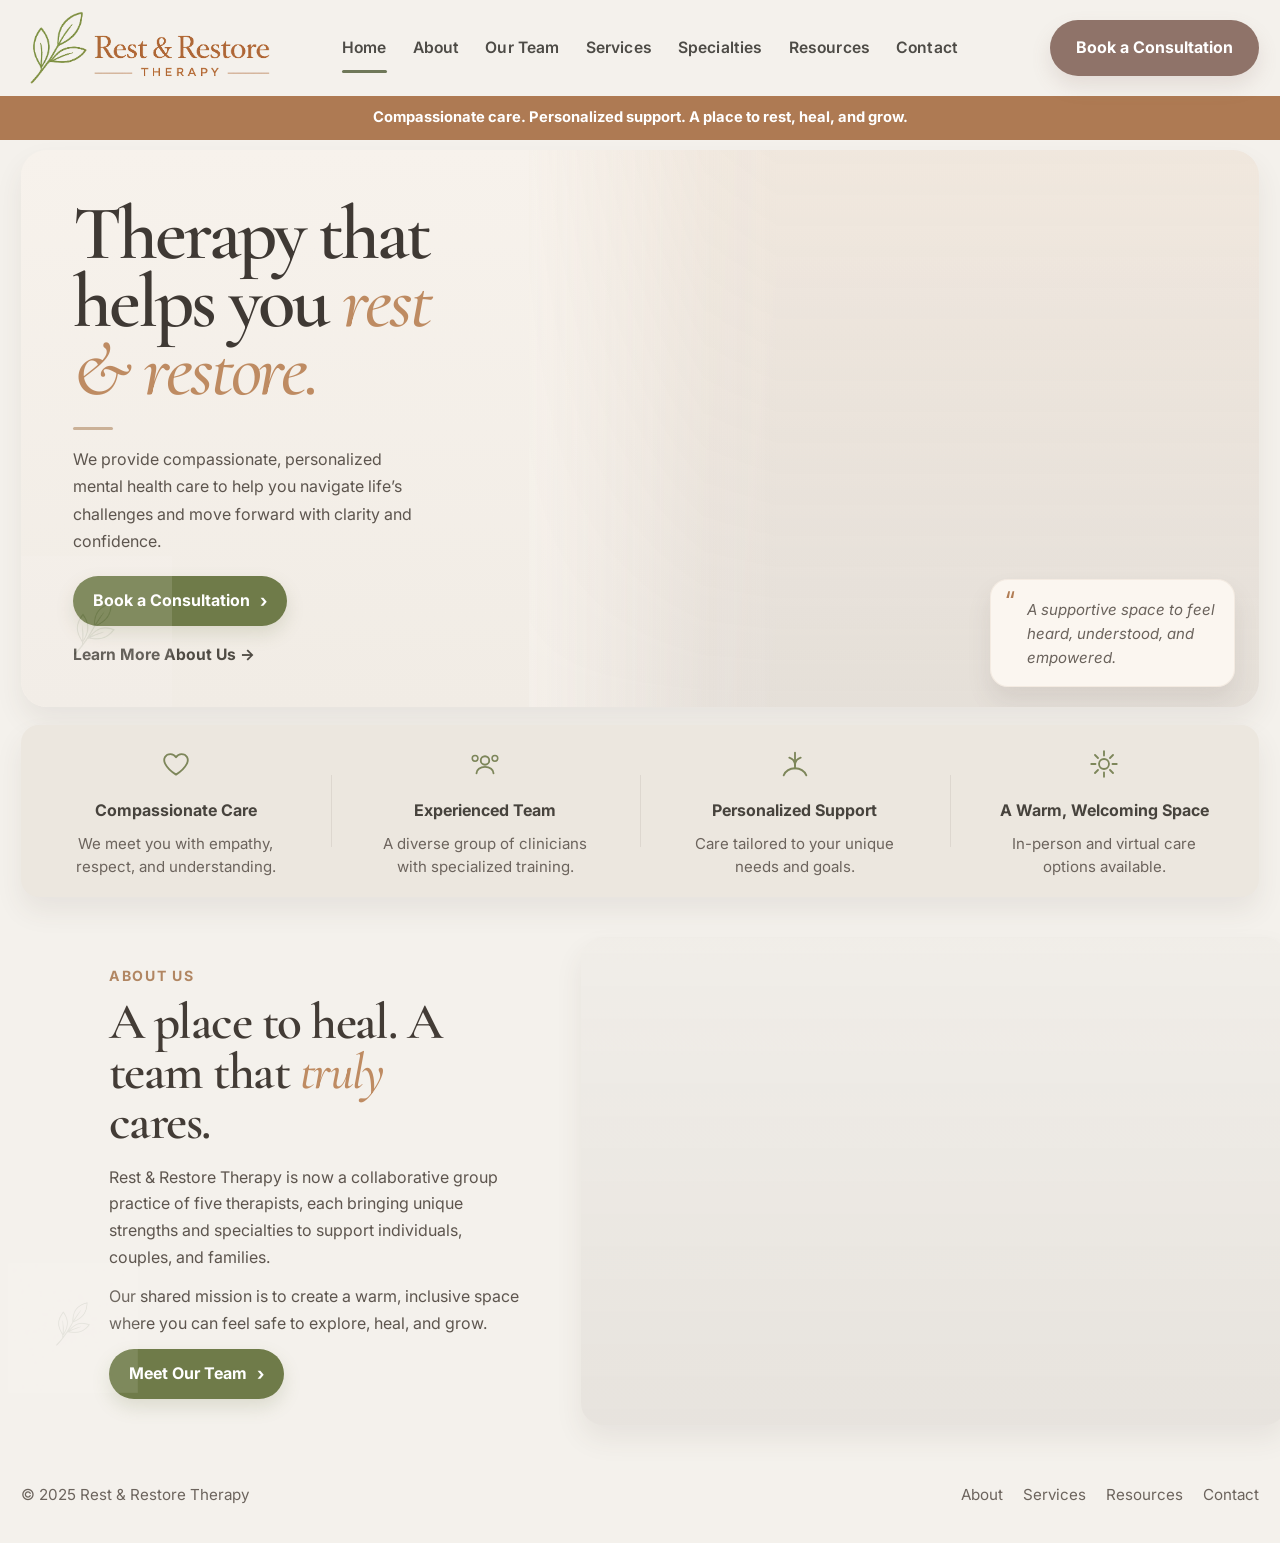
==== index.html @ c0f71db3 "Add files via upload" ====
<!DOCTYPE html>
<html lang="en">
<head>
  <meta charset="UTF-8" />
  <meta name="viewport" content="width=device-width, initial-scale=1.0" />
  <title>Home | Rest & Restore Therapy</title>
  <link rel="preconnect" href="https://fonts.googleapis.com">
  <link rel="preconnect" href="https://fonts.gstatic.com" crossorigin>
  <link href="https://fonts.googleapis.com/css2?family=Cormorant+Garamond:wght@500;600;700&family=Inter:wght@400;500;600;700&display=swap" rel="stylesheet">
  <link rel="stylesheet" href="styles.css">
  <link rel="icon" type="image/png" href="favicon-leaf.png">
</head>
<body>
<header class="site-header">
  <div class="container nav">
    <a href="index.html" class="brand" aria-label="Rest &amp; Restore Therapy home">
      <img class="brand-logo" src="logo-horizontal.png" alt="Rest & Restore Therapy logo">
    </a>
    <nav class="nav-links" aria-label="Primary">
      <a class="active" href="index.html">Home</a>
      <a href="about.html">About</a>
      <a href="team.html">Our Team</a>
      <a href="services.html">Services</a>
      <a href="specialties.html">Specialties</a>
      <a href="resources.html">Resources</a>
      <a href="contact.html">Contact</a>
    </nav>
    <a class="consult-btn" href="contact.html">Book a Consultation</a>
  </div>
</header>

<div class="top-strip">Compassionate care. Personalized support. A place to rest, heal, and grow.</div>

<main>
  <section class="hero-wrap">
    <div class="container">
      <div class="hero-card">
        <div class="hero-left">
          <h1 class="hero-title">Therapy that helps you <span class="accent">rest &amp; restore.</span></h1>
          <div class="mini-line"></div>
          <p class="hero-copy">We provide compassionate, personalized mental health care to help you navigate life’s challenges and move forward with clarity and confidence.</p>
          <div class="cta-row">
            <a class="primary-btn" href="contact.html">Book a Consultation</a>
            <a class="ghost-link" href="about.html">Learn More About Us</a>
          </div>
        </div>
        <div class="hero-right" aria-label="Warm therapy office image">
          <div class="hero-quote"><span>A supportive space to feel heard, understood, and empowered.</span></div>
        </div>
      </div>

      <div class="features">
        <div class="feature">
          <svg class="feature-icon" viewBox="0 0 48 48" fill="none" xmlns="http://www.w3.org/2000/svg" aria-hidden="true">
            <path d="M24 39s-11-6.9-15.2-15.2C5 16.5 9.3 10 16.3 10c3.7 0 6.1 2 7.7 4.5C25.6 12 28 10 31.7 10 38.7 10 43 16.5 39.2 23.8 35 32.1 24 39 24 39Z" stroke="currentColor" stroke-width="2.6" stroke-linecap="round" stroke-linejoin="round"/>
          </svg>
          <h3>Compassionate Care</h3>
          <p>We meet you with empathy, respect, and understanding.</p>
        </div>
        <div class="feature">
          <svg class="feature-icon" viewBox="0 0 48 48" fill="none" xmlns="http://www.w3.org/2000/svg" aria-hidden="true">
            <path d="M24 25a6 6 0 1 0 0-12 6 6 0 0 0 0 12Z" stroke="currentColor" stroke-width="2.6" stroke-linecap="round"/>
            <path d="M12 37c0-5 5-9 12-9s12 4 12 9" stroke="currentColor" stroke-width="2.6" stroke-linecap="round"/>
            <path d="M10 20a4 4 0 1 0 0-8 4 4 0 0 0 0 8Z" stroke="currentColor" stroke-width="2.2" stroke-linecap="round"/>
            <path d="M38 20a4 4 0 1 0 0-8 4 4 0 0 0 0 8Z" stroke="currentColor" stroke-width="2.2" stroke-linecap="round"/>
          </svg>
          <h3>Experienced Team</h3>
          <p>A diverse group of clinicians with specialized training.</p>
        </div>
        <div class="feature">
          <svg class="feature-icon" viewBox="0 0 48 48" fill="none" xmlns="http://www.w3.org/2000/svg" aria-hidden="true">
            <path d="M24 8v22" stroke="currentColor" stroke-width="2.6" stroke-linecap="round"/>
            <path d="M24 30c-7.5 0-13 3.4-16 10" stroke="currentColor" stroke-width="2.6" stroke-linecap="round"/>
            <path d="M24 30c7.5 0 13 3.4 16 10" stroke="currentColor" stroke-width="2.6" stroke-linecap="round"/>
            <path d="M16 15c4.5 1.5 8 5.5 8 11" stroke="currentColor" stroke-width="2.6" stroke-linecap="round"/>
            <path d="M32 15c-4.5 1.5-8 5.5-8 11" stroke="currentColor" stroke-width="2.6" stroke-linecap="round"/>
          </svg>
          <h3>Personalized Support</h3>
          <p>Care tailored to your unique needs and goals.</p>
        </div>
        <div class="feature">
          <svg class="feature-icon" viewBox="0 0 48 48" fill="none" xmlns="http://www.w3.org/2000/svg" aria-hidden="true">
            <circle cx="24" cy="24" r="7" stroke="currentColor" stroke-width="2.6"/>
            <path d="M24 6v6M24 36v6M42 24h-6M12 24H6M36.7 11.3l-4.2 4.2M15.5 32.5l-4.2 4.2M36.7 36.7l-4.2-4.2M15.5 15.5l-4.2-4.2" stroke="currentColor" stroke-width="2.6" stroke-linecap="round"/>
          </svg>
          <h3>A Warm, Welcoming Space</h3>
          <p>In-person and virtual care options available.</p>
        </div>
      </div>
    </div>
  </section>

  <section class="about-section">
    <div class="container about-grid">
      <div class="about-left">
        <div>
          <div class="eyebrow">About Us</div>
          <h2 class="about-title">A place to heal. A team that <span class="accent">truly</span> cares.</h2>
          <p class="about-copy">Rest &amp; Restore Therapy is now a collaborative group practice of five therapists, each bringing unique strengths and specialties to support individuals, couples, and families.</p>
          <p class="about-copy">Our shared mission is to create a warm, inclusive space where you can feel safe to explore, heal, and grow.</p>
          <a class="olive-btn" href="team.html">Meet Our Team</a>
        </div>
      </div>
      <div class="about-image" aria-label="Therapy team image"></div>
    </div>
  </section>
</main>

<footer class="footer">
  <div class="container footer-inner">
    <div>© 2025 Rest &amp; Restore Therapy</div>
    <div class="footer-nav">
      <a href="about.html">About</a>
      <a href="services.html">Services</a>
      <a href="resources.html">Resources</a>
      <a href="contact.html">Contact</a>
    </div>
  </div>
</footer>
</body>
</html>
---- styles.css ----
:root{
  --bg:#f4f1ec;
  --panel:#f7f2ec;
  --panel-2:#ebe6df;
  --white:#ffffff;
  --olive:#6f7b49;
  --olive-dark:#616c3f;
  --brown:#b07b52;
  --brown-dark:#986a45;
  --ink:#423a34;
  --muted:#635a53;
  --line:rgba(90,82,71,.10);
  --shadow:0 14px 28px rgba(74,64,55,.08);
  --max:1280px;
}
*{box-sizing:border-box}
html{scroll-behavior:smooth}
body{margin:0;font-family:Inter,sans-serif;background:var(--bg);color:var(--ink);line-height:1.6}
a{text-decoration:none;color:inherit}
img{max-width:100%;display:block}
.container{width:min(calc(100% - 42px),var(--max));margin:0 auto}

.site-header{background:var(--bg);position:sticky;top:0;z-index:100}
.nav{
  min-height:96px;
  display:grid;
  grid-template-columns:270px 1fr 250px;
  align-items:center;
  gap:18px;
}
.brand{display:flex;align-items:center}
.brand-logo{height:78px;width:auto;display:block}
.nav-links{
  display:flex;justify-content:center;align-items:center;gap:30px;
  font-size:.98rem;font-weight:600;color:#4d4b46;flex-wrap:wrap
}
.nav-links a{position:relative;padding:4px 0}
.nav-links a.active::after{
  content:"";position:absolute;left:0;right:0;bottom:-8px;height:3px;border-radius:3px;background:#6f7859
}
.consult-btn{
  justify-self:end;display:inline-flex;align-items:center;justify-content:center;
  min-height:58px;padding:0 28px;border-radius:999px;background:#8f7369;color:#fff;
  font-weight:700;box-shadow:0 10px 20px rgba(143,115,105,.16);transition:.18s ease transform,.18s ease background
}
.consult-btn:hover{transform:translateY(-1px);background:#7e645b}

.top-strip{
  background:#ae7a53;color:#fff;text-align:center;font-size:.92rem;font-weight:700;padding:10px 12px
}

.hero-wrap{padding:10px 0 18px}
.hero-card{
  background:#f6f1eb;border-radius:26px;overflow:hidden;box-shadow:var(--shadow);
  display:grid;grid-template-columns:41% 59%;min-height:505px
}
.hero-left{
  position:relative;padding:50px 46px 38px 50px;
  background:linear-gradient(180deg,#f7f2ec 0%, #f1ece5 100%);
  display:flex;flex-direction:column;justify-content:center
}
.hero-left::after{
  content:"";position:absolute;left:-4px;bottom:-4px;width:155px;height:155px;
  background:url('favicon-leaf.png') no-repeat center/contain;opacity:.13;pointer-events:none
}
.hero-title{
  margin:0 0 8px;font-family:"Cormorant Garamond",serif;font-size:clamp(4.1rem,6vw,5.5rem);
  line-height:.89;letter-spacing:-.04em;color:#3f3934;font-weight:600;max-width:380px
}
.hero-title .accent{color:#be8b62;font-style:italic;font-weight:500}
.mini-line{width:40px;height:3px;border-radius:3px;background:#cbb197;margin:14px 0 16px}
.hero-copy{
  max-width:350px;margin:0 0 20px;color:#5d554e;font-size:1rem;line-height:1.72
}
.cta-row{display:flex;flex-wrap:wrap;align-items:center;gap:18px}
.primary-btn,.olive-btn{
  display:inline-flex;align-items:center;justify-content:center;min-height:52px;padding:0 22px;
  border-radius:999px;background:var(--olive);color:#fff;font-weight:700;
  box-shadow:0 8px 18px rgba(111,123,73,.18);transition:.18s ease transform,.18s ease background
}
.primary-btn:hover,.olive-btn:hover{background:var(--olive-dark);transform:translateY(-1px)}
.primary-btn::after,.olive-btn::after{content:"›";margin-left:10px;font-size:1.1rem}
.ghost-link{font-weight:700;color:#4f4b44}
.ghost-link::after{content:" →"}

.hero-right{
  position:relative;
  background:
    linear-gradient(90deg, rgba(246,241,235,.82) 0%, rgba(246,241,235,.42) 14%, rgba(246,241,235,.10) 24%, rgba(246,241,235,0) 34%),
    linear-gradient(180deg, rgba(173,127,82,.10), rgba(80,66,55,.10)),
    url('hero-photo.png') 58% center/cover;
  filter:saturate(.94) brightness(1.01);
}
.hero-right::before{
  content:"";
  position:absolute;
  inset:0;
  background:linear-gradient(180deg, rgba(255,248,240,.08), rgba(255,248,240,0));
  pointer-events:none;
}

.hero-quote{
  position:absolute;right:22px;bottom:18px;width:245px;background:rgba(250,245,239,.96);
  border-radius:18px;padding:18px 18px 16px;box-shadow:0 14px 24px rgba(79,69,63,.10);
  color:#6a625b;font-style:italic;font-size:.94rem;border:1px solid rgba(177,134,98,.10)
}
.hero-quote::before{
  content:"“";position:absolute;left:14px;top:8px;color:#b27b51;font-size:1.7rem;line-height:1;font-style:normal
}
.hero-quote span{display:block;padding-left:18px}

.features{
  display:grid;grid-template-columns:repeat(4,1fr);background:#ece7df;border-radius:18px;
  margin-top:16px;box-shadow:var(--shadow);overflow:hidden
}
.feature{text-align:center;padding:24px 18px 18px;position:relative}
.feature + .feature::before{
  content:"";position:absolute;left:0;top:50%;transform:translateY(-50%);
  width:1px;height:72px;background:rgba(90,82,71,.10)
}
.feature-icon{width:34px;height:34px;margin:0 auto 10px;color:#7d865a}
.feature h3{margin:0 0 8px;font-size:1rem;color:#47433d}
.feature p{margin:0 auto;max-width:220px;color:#6c645d;font-size:.94rem;line-height:1.55}

.about-section{padding:22px 0 30px}
.about-grid{display:grid;grid-template-columns:43% 57%;gap:28px;align-items:stretch}
.about-left{
  position:relative;padding:28px 16px 24px 92px;min-height:330px;display:flex;align-items:center
}
.about-left::before{
  content:"";position:absolute;left:-2px;bottom:0;width:108px;height:194px;
  background:url('favicon-leaf.png') no-repeat center/contain;opacity:.11;transform:scale(1.2);pointer-events:none
}
.eyebrow{
  color:#b18662;font-size:.88rem;font-weight:700;letter-spacing:.12em;text-transform:uppercase;margin-bottom:10px
}
.about-title{
  margin:0 0 16px;font-family:"Cormorant Garamond",serif;font-size:clamp(3rem,4vw,4rem);
  line-height:.98;letter-spacing:-.03em;color:#433c36;max-width:370px;font-weight:600
}
.about-title .accent{color:#be8b62;font-style:italic;font-weight:500}
.about-copy{max-width:420px;color:#5d554e;font-size:1rem;line-height:1.68;margin:0 0 12px}
.about-image{
  border-radius:22px;min-height:330px;overflow:hidden;box-shadow:var(--shadow);
  background:
    linear-gradient(180deg, rgba(80,66,55,.02), rgba(80,66,55,.08)),
    url('hero-photo.png') center/cover;
}

.footer{padding:28px 0 36px}
.footer-inner{display:flex;justify-content:space-between;gap:20px;flex-wrap:wrap;color:#6c645d;font-size:.95rem}
.footer-nav{display:flex;gap:20px;flex-wrap:wrap}

.page-hero{padding:30px 0 10px}
.page-panel{background:var(--panel);border-radius:26px;padding:48px 44px;box-shadow:var(--shadow)}
.page-kicker{color:#b18662;font-size:.9rem;font-weight:700;letter-spacing:.12em;text-transform:uppercase;margin-bottom:10px}
.page-title,.section-title{margin:0 0 14px;font-family:"Cormorant Garamond",serif;font-size:clamp(2.8rem,5vw,4.3rem);line-height:.96;letter-spacing:-.04em}
.page-copy{max-width:760px;color:#675f58;font-size:1.05rem}
.section{padding:18px 0 34px}
.content-grid{display:grid;grid-template-columns:1.1fr .9fr;gap:24px}
.card-grid{display:grid;grid-template-columns:repeat(3,1fr);gap:22px}
.card,.content-box{background:var(--panel);border-radius:22px;box-shadow:var(--shadow)}
.card{padding:24px 22px}
.content-box{padding:28px 26px}
.card h3{margin:0 0 10px;font-size:1.12rem}
.card p,.card li,.content-box p,.content-box li{color:#675f58}
.content-box h2,.content-box h3{margin-top:0;font-family:"Cormorant Garamond",serif}
.content-box ul{padding-left:20px}
.team-photo{height:240px;border-radius:18px;margin-bottom:16px;background:linear-gradient(180deg, rgba(80,66,55,.03), rgba(80,66,55,.10)),url('hero-photo.png') center/cover}
.team-photo.linda{background:linear-gradient(180deg, rgba(80,66,55,.03), rgba(80,66,55,.10)),url('hero-photo.png') center/cover}
.team-photo.future{background:linear-gradient(180deg, rgba(80,66,55,.05), rgba(80,66,55,.12)),url('hero-photo.png') center/cover}
.cta-panel{background:#e9e2d8;border-radius:22px;padding:28px 26px;margin-top:24px}
.cta-panel h3{margin-top:0}
.split-list{display:grid;grid-template-columns:repeat(2,1fr);gap:18px}
.notice{font-size:.92rem;color:#675f58}
.label-list{display:flex;flex-wrap:wrap;gap:10px;margin-top:12px}
.label{padding:8px 12px;border-radius:999px;background:#ece1d4;color:#6a5b50;font-size:.9rem;font-weight:600}

@media (max-width:1100px){
  .nav{grid-template-columns:1fr;justify-items:start;padding:20px 0 24px}
  .consult-btn{justify-self:start}
  .hero-card,.about-grid,.content-grid{grid-template-columns:1fr}
  .features,.card-grid{grid-template-columns:repeat(2,1fr)}
}
@media (max-width:700px){
  .container{width:min(calc(100% - 20px), var(--max))}
  .brand-logo{height:64px}
  .nav-links{gap:18px}
  .hero-card{min-height:auto}
  .hero-left{padding:36px 24px 32px}
  .hero-title{font-size:clamp(3.1rem,15vw,4.3rem);max-width:320px}
  .hero-right{min-height:320px}
  .hero-quote{left:16px;right:16px;width:auto}
  .features,.card-grid,.split-list{grid-template-columns:1fr}
  .feature + .feature::before{display:none}
  .about-left{padding:28px 20px 24px 24px;min-height:auto}
  .about-left::before{display:none}
  .page-panel,.content-box,.card{padding:22px 20px}
}


/* FINAL POLISH */
.nav{
  align-items:center;
}

.brand{
  display:flex;
  align-items:center;
  min-height:78px;
}

.brand-logo{
  height:84px;
  width:auto;
  display:block;
}

.nav-links{
  gap:26px;
  letter-spacing:0.01em;
}

.consult-btn{
  min-height:56px;
  padding:0 26px;
}

.hero-card{
  min-height:495px;
}

.hero-left{
  padding:50px 48px 40px 52px;
}

.hero-title{
  max-width:390px;
}

.hero-copy{
  max-width:355px;
}

.cta-row{
  gap:16px;
}

.primary-btn,
.olive-btn{
  min-height:50px;
  padding:0 20px;
}

.ghost-link{
  font-size:.98rem;
}

.hero-quote{
  right:24px;
  bottom:20px;
}

.features{
  margin-top:18px;
}

.feature{
  padding:22px 16px 18px;
}

.about-left{
  padding:28px 18px 26px 88px;
}

.about-title{
  max-width:360px;
}

.about-copy{
  max-width:410px;
}

.about-image{
  background-position:center center;
}

.page-panel{
  padding:46px 42px;
}

.card,
.content-box{
  border:1px solid rgba(90,82,71,.05);
}

@media (max-width:1100px){
  .brand-logo{
    height:74px;
  }
  .nav-links{
    gap:20px;
  }
}

@media (max-width:700px){
  .brand{
    min-height:auto;
  }
  .brand-logo{
    height:60px;
  }
  .consult-btn{
    min-height:52px;
    padding:0 20px;
  }
  .hero-left{
    padding:34px 24px 30px 24px;
  }
  .hero-card{
    min-height:auto;
  }
  .hero-copy{
    max-width:100%;
  }
  .about-left{
    padding:24px 20px 20px 24px;
  }
  .page-panel{
    padding:22px 20px;
  }
}
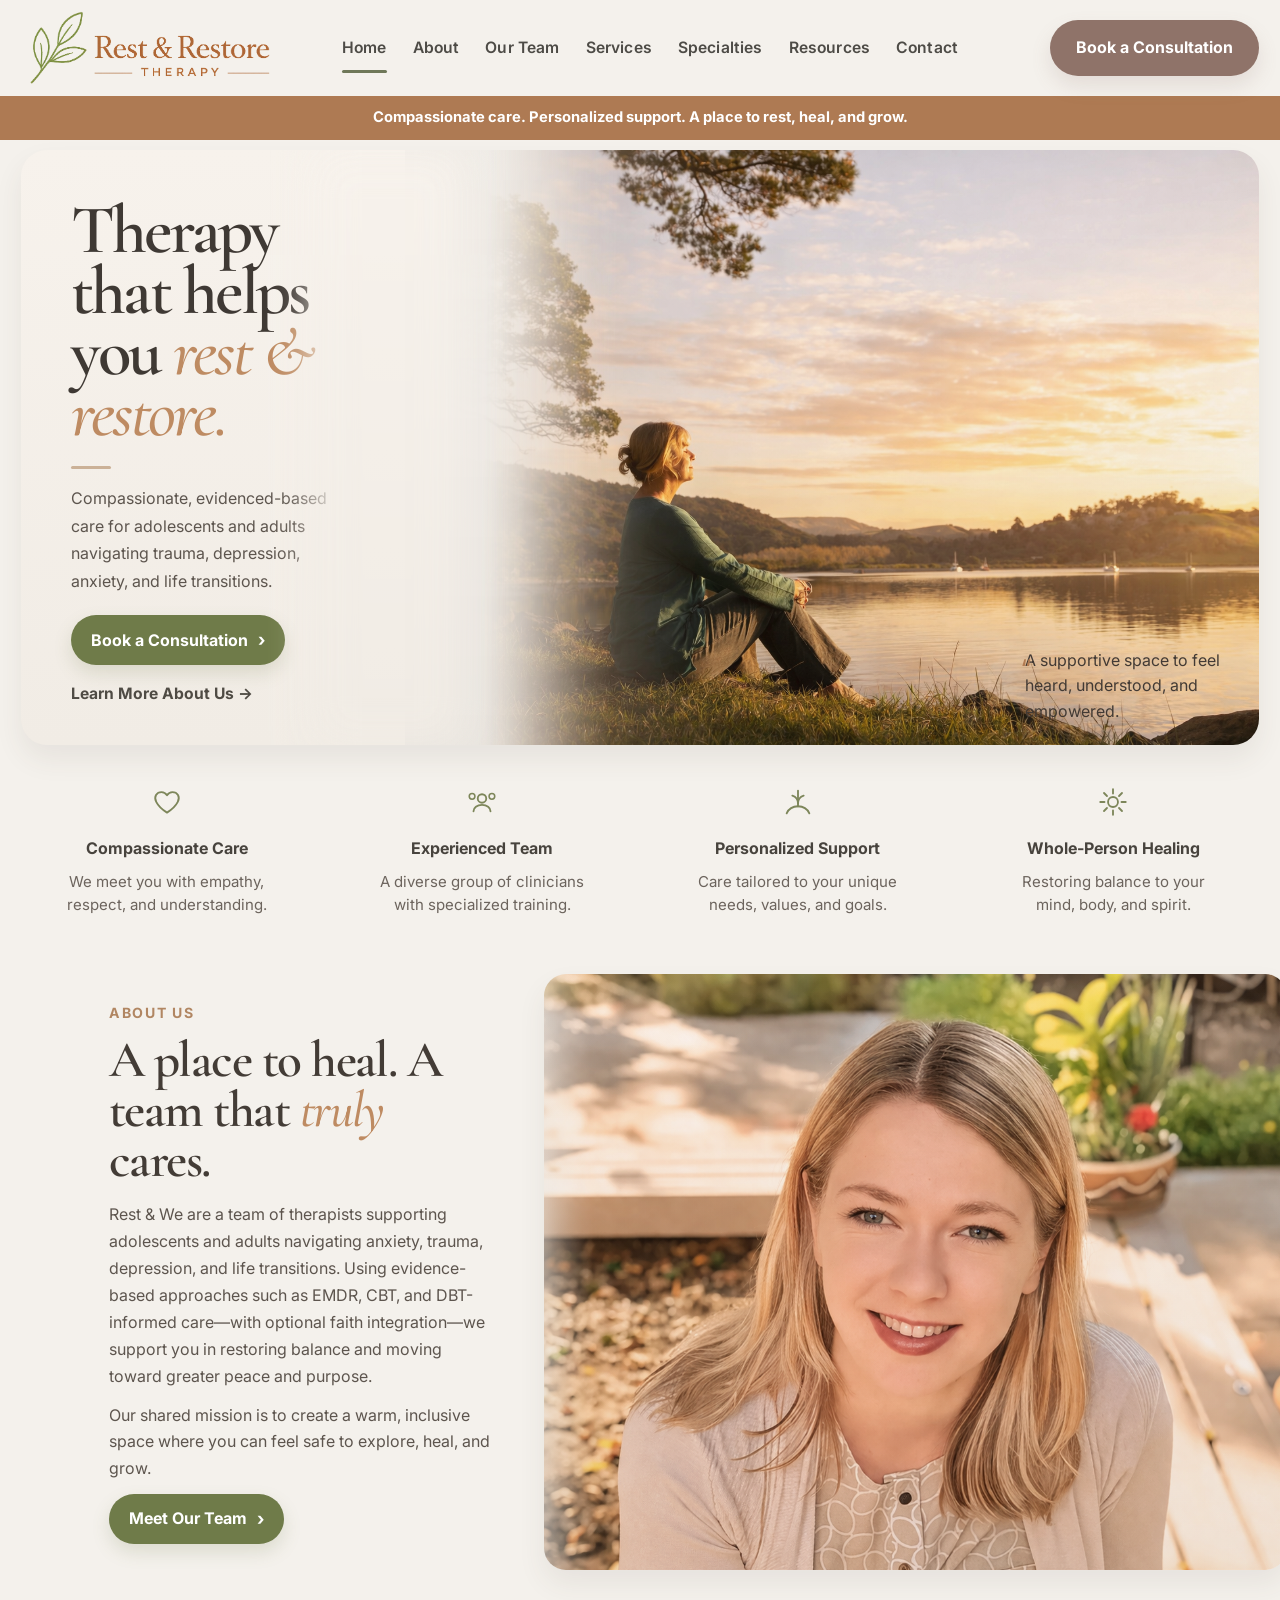
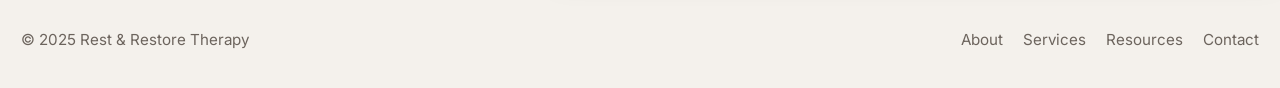
==== commit 7b1f6299: "Update index.html" ====
--- a/index.html
+++ b/index.html
@@ -38,7 +38,7 @@
         <div class="hero-left">
           <h1 class="hero-title">Therapy that helps you <span class="accent">rest &amp; restore.</span></h1>
           <div class="mini-line"></div>
-          <p class="hero-copy">We provide compassionate, personalized mental health care to help you navigate life’s challenges and move forward with clarity and confidence.</p>
+          <p class="hero-copy">Compassionate, evidenced-based care for adolescents and adults navigating trauma, depression, anxiety, and life transitions.</p>
           <div class="cta-row">
             <a class="primary-btn" href="contact.html">Book a Consultation</a>
             <a class="ghost-link" href="about.html">Learn More About Us</a>
@@ -76,15 +76,15 @@
             <path d="M32 15c-4.5 1.5-8 5.5-8 11" stroke="currentColor" stroke-width="2.6" stroke-linecap="round"/>
           </svg>
           <h3>Personalized Support</h3>
-          <p>Care tailored to your unique needs and goals.</p>
+          <p>Care tailored to your unique needs, values, and goals.</p>
         </div>
         <div class="feature">
           <svg class="feature-icon" viewBox="0 0 48 48" fill="none" xmlns="http://www.w3.org/2000/svg" aria-hidden="true">
             <circle cx="24" cy="24" r="7" stroke="currentColor" stroke-width="2.6"/>
             <path d="M24 6v6M24 36v6M42 24h-6M12 24H6M36.7 11.3l-4.2 4.2M15.5 32.5l-4.2 4.2M36.7 36.7l-4.2-4.2M15.5 15.5l-4.2-4.2" stroke="currentColor" stroke-width="2.6" stroke-linecap="round"/>
           </svg>
-          <h3>A Warm, Welcoming Space</h3>
-          <p>In-person and virtual care options available.</p>
+          <h3>Whole-Person Healing</h3>
+          <p>Restoring balance to your mind, body, and spirit.</p>
         </div>
       </div>
     </div>
@@ -96,7 +96,7 @@
         <div>
           <div class="eyebrow">About Us</div>
           <h2 class="about-title">A place to heal. A team that <span class="accent">truly</span> cares.</h2>
-          <p class="about-copy">Rest &amp; Restore Therapy is now a collaborative group practice of five therapists, each bringing unique strengths and specialties to support individuals, couples, and families.</p>
+          <p class="about-copy">Rest &amp; We are a team of therapists supporting adolescents and adults navigating anxiety, trauma, depression, and life transitions. Using evidence-based approaches such as EMDR, CBT, and DBT-informed care—with optional faith integration—we support you in restoring balance and moving toward greater peace and purpose.</p>
           <p class="about-copy">Our shared mission is to create a warm, inclusive space where you can feel safe to explore, heal, and grow.</p>
           <a class="olive-btn" href="team.html">Meet Our Team</a>
         </div>
--- a/styles.css
+++ b/styles.css
@@ -52,17 +52,48 @@
 
 .hero-wrap{padding:10px 0 18px}
 .hero-card{
-  background:#f6f1eb;border-radius:26px;overflow:hidden;box-shadow:var(--shadow);
-  display:grid;grid-template-columns:41% 59%;min-height:505px
+  background:
+    linear-gradient(180deg, rgba(80,66,55,.02), rgba(80,66,55,.06)),
+    url('hero-photo.png') 100% center / contain no-repeat;
+  border-radius:26px;
+  overflow:hidden;
+  box-shadow:var(--shadow);
+  display:grid;
+  grid-template-columns:31% 69%;
+  min-height:510px;
+  position:relative;
 }
 .hero-left{
-  position:relative;padding:50px 46px 38px 50px;
+  position:relative;
+  padding:50px 46px 38px 50px;
   background:linear-gradient(180deg,#f7f2ec 0%, #f1ece5 100%);
-  display:flex;flex-direction:column;justify-content:center
+  display:flex;
+  flex-direction:column;
+  justify-content:center;
+  z-index:1;
+}
+.hero-left::before{
+  content:"";
+  position:absolute;
+  top:0;
+  right:-58px;
+  width:150px;
+  height:100%;
+  background:linear-gradient(180deg,#f7f2ec 0%, #f1ece5 100%);
+  filter:blur(20px);
+  opacity:.96;
+  pointer-events:none;
 }
 .hero-left::after{
-  content:"";position:absolute;left:-4px;bottom:-4px;width:155px;height:155px;
-  background:url('favicon-leaf.png') no-repeat center/contain;opacity:.13;pointer-events:none
+  content:"";
+  position:absolute;
+  left:-8px;
+  bottom:-6px;
+  width:165px;
+  height:165px;
+  background:url('decorative-leaf-large.png') no-repeat center/contain;
+  opacity:.12;
+  pointer-events:none
 }
 .hero-title{
   margin:0 0 8px;font-family:"Cormorant Garamond",serif;font-size:clamp(4.1rem,6vw,5.5rem);
@@ -86,24 +117,24 @@
 
 .hero-right{
   position:relative;
-  background:
-    linear-gradient(90deg, rgba(246,241,235,.82) 0%, rgba(246,241,235,.42) 14%, rgba(246,241,235,.10) 24%, rgba(246,241,235,0) 34%),
-    linear-gradient(180deg, rgba(173,127,82,.10), rgba(80,66,55,.10)),
-    url('hero-photo.png') 58% center/cover;
-  filter:saturate(.94) brightness(1.01);
+  background:none;
 }
 .hero-right::before{
   content:"";
   position:absolute;
   inset:0;
-  background:linear-gradient(180deg, rgba(255,248,240,.08), rgba(255,248,240,0));
+  background:none;
   pointer-events:none;
 }
 
 .hero-quote{
-  position:absolute;right:22px;bottom:18px;width:245px;background:rgba(250,245,239,.96);
-  border-radius:18px;padding:18px 18px 16px;box-shadow:0 14px 24px rgba(79,69,63,.10);
-  color:#6a625b;font-style:italic;font-size:.94rem;border:1px solid rgba(177,134,98,.10)
+  position: absolute !important;
+  right: 20px !important;
+  bottom: 20px !important;
+  left: auto !important;
+  top: auto !important;
+  width: 232px;
+  z-index: 10;
 }
 .hero-quote::before{
   content:"“";position:absolute;left:14px;top:8px;color:#b27b51;font-size:1.7rem;line-height:1;font-style:normal
@@ -111,8 +142,10 @@
 .hero-quote span{display:block;padding-left:18px}
 
 .features{
-  display:grid;grid-template-columns:repeat(4,1fr);background:#ece7df;border-radius:18px;
-  margin-top:16px;box-shadow:var(--shadow);overflow:hidden
+  display:grid;
+  grid-template-columns:repeat(4,1fr);
+  gap:24px;
+  align-items:start;
 }
 .feature{text-align:center;padding:24px 18px 18px;position:relative}
 .feature + .feature::before{
@@ -124,13 +157,20 @@
 .feature p{margin:0 auto;max-width:220px;color:#6c645d;font-size:.94rem;line-height:1.55}
 
 .about-section{padding:22px 0 30px}
-.about-grid{display:grid;grid-template-columns:43% 57%;gap:28px;align-items:stretch}
+.about-grid{display:grid;grid-template-columns:40% 60%;gap:28px;align-items:stretch}
 .about-left{
   position:relative;padding:28px 16px 24px 92px;min-height:330px;display:flex;align-items:center
 }
 .about-left::before{
-  content:"";position:absolute;left:-2px;bottom:0;width:108px;height:194px;
-  background:url('favicon-leaf.png') no-repeat center/contain;opacity:.11;transform:scale(1.2);pointer-events:none
+  content:"";
+  position:absolute;
+  left:-6px;
+  bottom:-2px;
+  width:150px;
+  height:245px;
+  background:url('decorative-leaf-large.png') no-repeat center/contain;
+  opacity:.30;
+  pointer-events:none
 }
 .eyebrow{
   color:#b18662;font-size:.88rem;font-weight:700;letter-spacing:.12em;text-transform:uppercase;margin-bottom:10px
@@ -142,10 +182,13 @@
 .about-title .accent{color:#be8b62;font-style:italic;font-weight:500}
 .about-copy{max-width:420px;color:#5d554e;font-size:1rem;line-height:1.68;margin:0 0 12px}
 .about-image{
-  border-radius:22px;min-height:330px;overflow:hidden;box-shadow:var(--shadow);
+  border-radius:22px;
+  min-height:330px;
+  overflow:hidden;
+  box-shadow:var(--shadow);
   background:
     linear-gradient(180deg, rgba(80,66,55,.02), rgba(80,66,55,.08)),
-    url('hero-photo.png') center/cover;
+    url('bottom-photo.png') 50% 20% / cover no-repeat;
 }
 
 .footer{padding:28px 0 36px}
@@ -167,9 +210,34 @@
 .card p,.card li,.content-box p,.content-box li{color:#675f58}
 .content-box h2,.content-box h3{margin-top:0;font-family:"Cormorant Garamond",serif}
 .content-box ul{padding-left:20px}
-.team-photo{height:240px;border-radius:18px;margin-bottom:16px;background:linear-gradient(180deg, rgba(80,66,55,.03), rgba(80,66,55,.10)),url('hero-photo.png') center/cover}
-.team-photo.linda{background:linear-gradient(180deg, rgba(80,66,55,.03), rgba(80,66,55,.10)),url('hero-photo.png') center/cover}
-.team-photo.future{background:linear-gradient(180deg, rgba(80,66,55,.05), rgba(80,66,55,.12)),url('hero-photo.png') center/cover}
+.team-photo{
+  height:240px;
+  border-radius:18px;
+  margin-bottom:16px;
+  background-size:cover;
+  background-position:center;
+  background-repeat:no-repeat;
+}
+
+/* Linda */
+.team-photo.linda{
+  background-image:url('bottom-photo.png');
+}
+
+/* Person 2 */
+.team-photo.clinician-two{
+  background-image:url('gabebio3.png');
+}
+
+/* Person 3 */
+.team-photo.clinician-three{
+  background-image:url('amberbio3.png');
+}
+
+/* Person 4 */
+.team-photo.clinician-four{
+  background-image:url('person4.png');
+}
 .cta-panel{background:#e9e2d8;border-radius:22px;padding:28px 26px;margin-top:24px}
 .cta-panel h3{margin-top:0}
 .split-list{display:grid;grid-template-columns:repeat(2,1fr);gap:18px}
@@ -185,6 +253,23 @@
 }
 @media (max-width:700px){
   .container{width:min(calc(100% - 20px), var(--max))}
+  .brand-logo{height:56px}
+  .nav-links{gap:18px}
+  .hero-card{min-height:auto;grid-template-columns:1fr;background:
+    linear-gradient(180deg, rgba(80,66,55,.02), rgba(80,66,55,.06)),
+    url('hero-photo.png') 64% center / cover no-repeat;}
+  .hero-left{padding:36px 24px 32px}
+  .hero-left::before{right:-42px;width:110px;filter:blur(16px);opacity:.95}
+  .hero-title{font-size:clamp(3.1rem,15vw,4.3rem);max-width:320px}
+  .hero-right{min-height:320px;background:none}
+  .hero-right::before{background:none}
+  .hero-quote{left:16px;right:16px;width:auto}
+  .card-grid,.split-list{grid-template-columns:1fr}
+  .feature + .feature::before{display:none}
+  .about-left{padding:28px 20px 24px 24px;min-height:auto}
+  .about-left::before{display:none}
+  .page-panel,.content-box,.card{padding:22px 20px}
+}
   .brand-logo{height:64px}
   .nav-links{gap:18px}
   .hero-card{min-height:auto}
@@ -192,7 +277,7 @@
   .hero-title{font-size:clamp(3.1rem,15vw,4.3rem);max-width:320px}
   .hero-right{min-height:320px}
   .hero-quote{left:16px;right:16px;width:auto}
-  .features,.card-grid,.split-list{grid-template-columns:1fr}
+  .card-grid,.split-list{grid-template-columns:1fr}
   .feature + .feature::before{display:none}
   .about-left{padding:28px 20px 24px 24px;min-height:auto}
   .about-left::before{display:none}
@@ -331,3 +416,170 @@
     padding:22px 20px;
   }
 }
+
+
+@media (max-width:700px){
+  .about-left::before{
+    display:block;
+    left:-4px;
+    bottom:-2px;
+    width:96px;
+    height:160px;
+    opacity:.24;
+  }
+  .hero-left::after{
+    width:110px;
+    height:110px;
+    left:-6px;
+    bottom:-4px;
+    opacity:.10;
+  }
+}
+
+
+/* HERO FINAL PRECISION PASS */
+.hero-card{
+  min-height:510px;
+}
+.hero-left{
+  padding:50px 48px 38px 50px;
+}
+.hero-title{
+  max-width:388px;
+}
+.hero-copy{
+  max-width:345px;
+}
+.hero-right{
+  position: relative;
+}
+
+.hero-quote{
+  position: absolute !important;
+  right: 20px !important;
+  bottom: 20px !important;
+  left: auto !important;
+  top: auto !important;
+  width: 232px;
+  z-index: 10;
+}
+@media (max-width:700px){
+  .hero-right{
+    background:
+      linear-gradient(180deg, rgba(246,241,235,0.10), rgba(246,241,235,0.03)),
+      url('hero-photo.png') 64% center / cover no-repeat;
+    filter:saturate(.94) brightness(.97);
+  }
+  .hero-right::before{
+    background:linear-gradient(180deg, rgba(246,241,235,0.08), rgba(246,241,235,0));
+  }
+}
+
+.specialties {
+  text-align: center;
+  padding: 40px 0;
+  background-color: #f7f5f2;
+}
+
+.specialties-img {
+  width: 100%;
+  max-width: 1100px; /* controls how wide it gets */
+  height: auto;
+  margin: 0 auto;
+  display: block;
+}
+/* Team page only additions */
+.grid-4{
+  display:grid;
+  grid-template-columns:repeat(4,1fr);
+  gap:22px;
+}
+.team-link-card{
+  display:block;
+  transition:transform .18s ease, box-shadow .18s ease;
+}
+.team-link-card:hover{
+  transform:translateY(-3px);
+}
+.team-link-card .card{
+  height:100%;
+}
+.team-link-card .card p{
+  margin-bottom:0;
+}
+.team-subtle-link{
+  display:inline-block;
+  margin-top:14px;
+  color:#8d6e63;
+  font-weight:700;
+}
+.profile-hero{
+  display:grid;
+  grid-template-columns:340px 1fr;
+  gap:24px;
+  align-items:stretch;
+}
+.profile-photo{
+  min-height:360px;
+  border-radius:22px;
+  box-shadow:var(--shadow);
+  background:
+    linear-gradient(180deg, rgba(80,66,55,.03), rgba(80,66,55,.10)),
+    url('favicon-leaf.png') center/cover;
+}
+.profile-photo.linda{
+  background:
+    linear-gradient(180deg, rgba(80,66,55,.03), rgba(80,66,55,.10)),
+    url('bottom-photo.png') center/cover;
+}
+.profile-photo.placeholder2{
+  background:
+    linear-gradient(180deg, rgba(80,66,55,.04), rgba(80,66,55,.12)),
+    url('gabebio3.png') center/cover;
+}
+.profile-photo.placeholder3{
+  background:
+    linear-gradient(180deg, rgba(80,66,55,.03), rgba(80,66,55,.10)),
+    url('amberbio3.png') center/cover;
+}
+.profile-photo.placeholder4{
+  background:
+    linear-gradient(180deg, rgba(80,66,55,.04), rgba(80,66,55,.12)),
+    url('gabe.png') center/cover;
+}
+.profile-meta{
+  display:flex;
+  flex-wrap:wrap;
+  gap:10px;
+  margin:14px 0 16px;
+}
+.profile-pill{
+  padding:8px 12px;
+  border-radius:999px;
+  background:#ece1d4;
+  color:#6a5b50;
+  font-size:.9rem;
+  font-weight:600;
+}
+.back-link{
+  display:inline-block;
+  margin-bottom:16px;
+  color:#8d6e63;
+  font-weight:700;
+}
+.back-link::before{
+  content:"← ";
+}
+@media (max-width:1100px){
+  .grid-4{
+    grid-template-columns:repeat(2,1fr);
+  }
+  .profile-hero{
+    grid-template-columns:1fr;
+  }
+}
+@media (max-width:700px){
+  .grid-4{
+    grid-template-columns:1fr;
+  }
+}
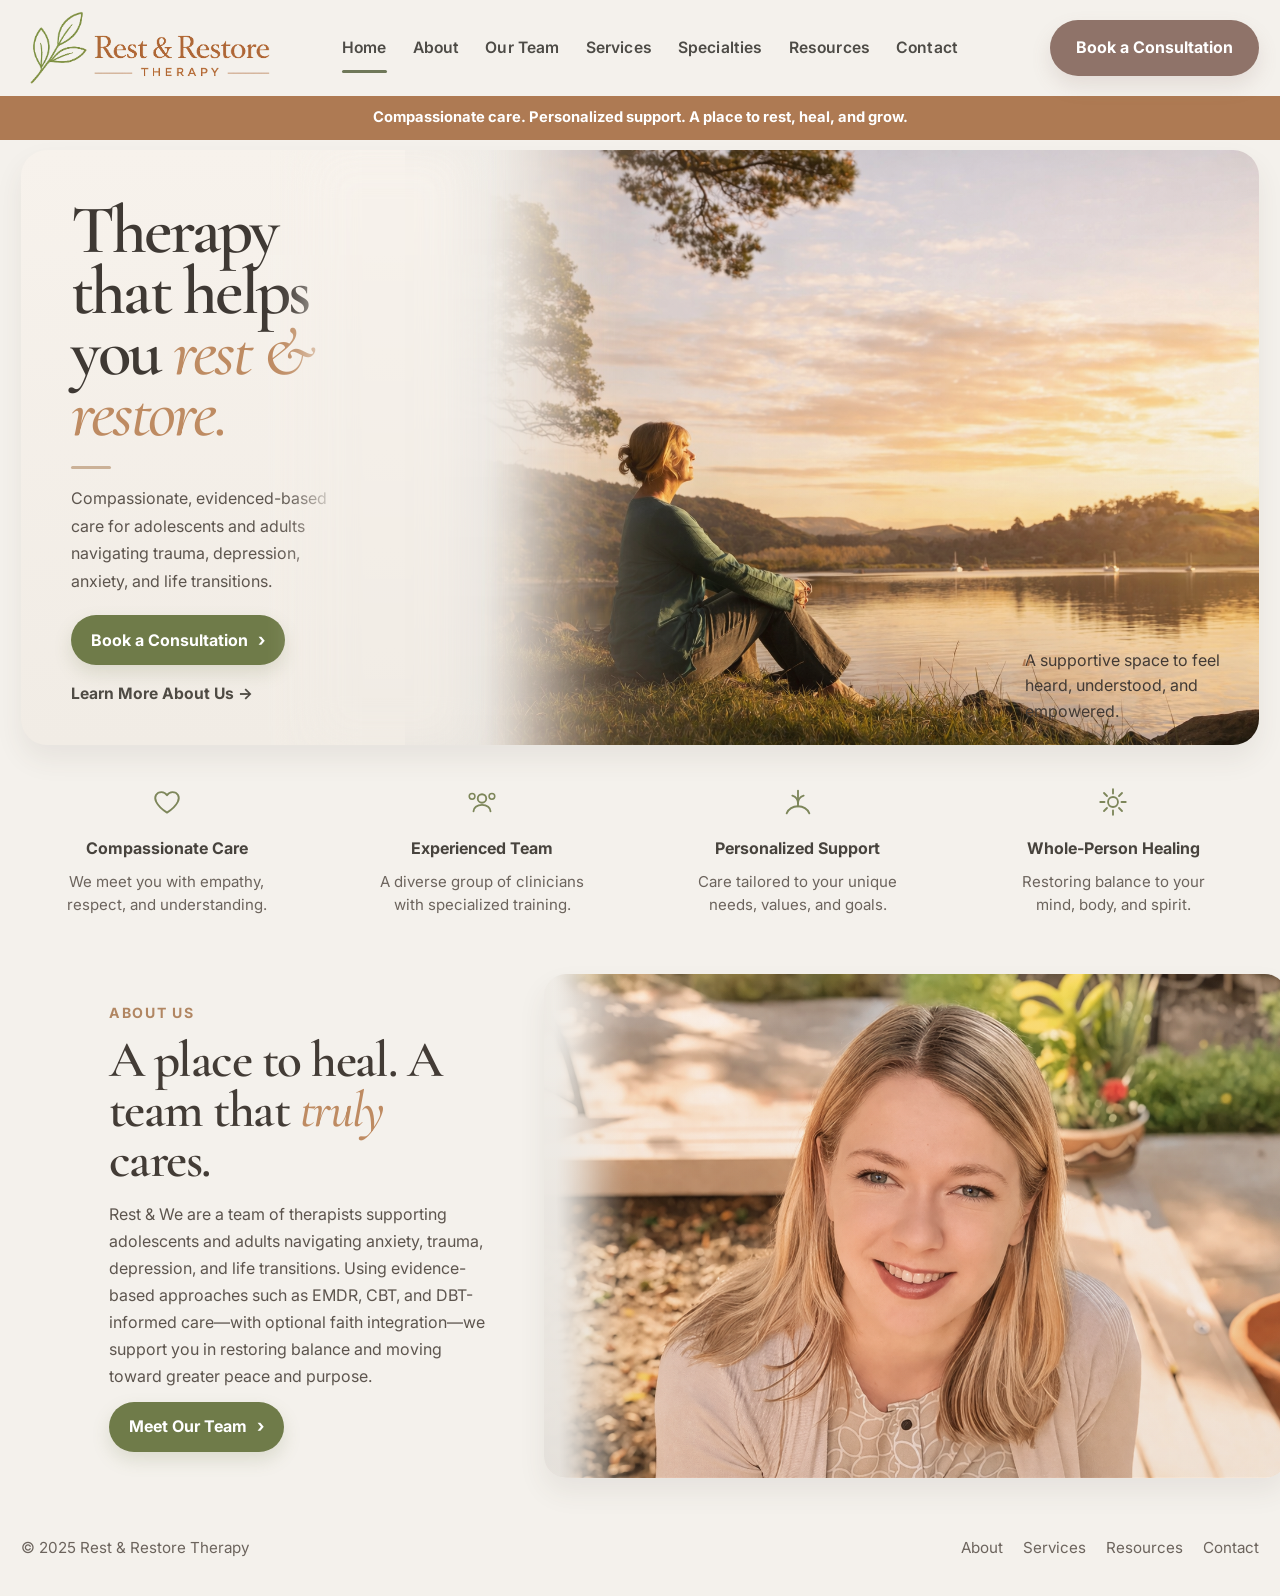
==== commit 3e702437: "Remove redundant paragraph in About Us section Removed redundant paragraph from the About Us section" ====
--- a/index.html
+++ b/index.html
@@ -97,7 +97,6 @@
           <div class="eyebrow">About Us</div>
           <h2 class="about-title">A place to heal. A team that <span class="accent">truly</span> cares.</h2>
           <p class="about-copy">Rest &amp; We are a team of therapists supporting adolescents and adults navigating anxiety, trauma, depression, and life transitions. Using evidence-based approaches such as EMDR, CBT, and DBT-informed care—with optional faith integration—we support you in restoring balance and moving toward greater peace and purpose.</p>
-          <p class="about-copy">Our shared mission is to create a warm, inclusive space where you can feel safe to explore, heal, and grow.</p>
           <a class="olive-btn" href="team.html">Meet Our Team</a>
         </div>
       </div>
--- a/styles.css
+++ b/styles.css
@@ -583,3 +583,37 @@
     grid-template-columns:1fr;
   }
 }
+/* ABOUT HERO IMAGE (RIGHT SIDE) */
+.about-hero {
+  display: grid;
+  grid-template-columns: 55% 45%;
+  gap: 30px;
+  align-items: center;
+}
+
+.about-hero-image {
+  width: 100%;
+  min-height: 340px;
+  border-radius: 20px;
+
+  background-image:
+    linear-gradient(180deg, rgba(80,66,55,.05), rgba(80,66,55,.10)),
+    url('counseling.jpg'); /* <-- THIS is your image */
+
+  background-size: cover;
+  background-position: 70% center;
+  background-repeat: no-repeat;
+
+  box-shadow: 0 12px 30px rgba(0,0,0,0.08);
+}
+
+/* MOBILE FIX */
+@media (max-width: 900px){
+  .about-hero {
+    grid-template-columns: 1fr;
+  }
+
+  .about-hero-image {
+    min-height: 260px;
+  }
+}
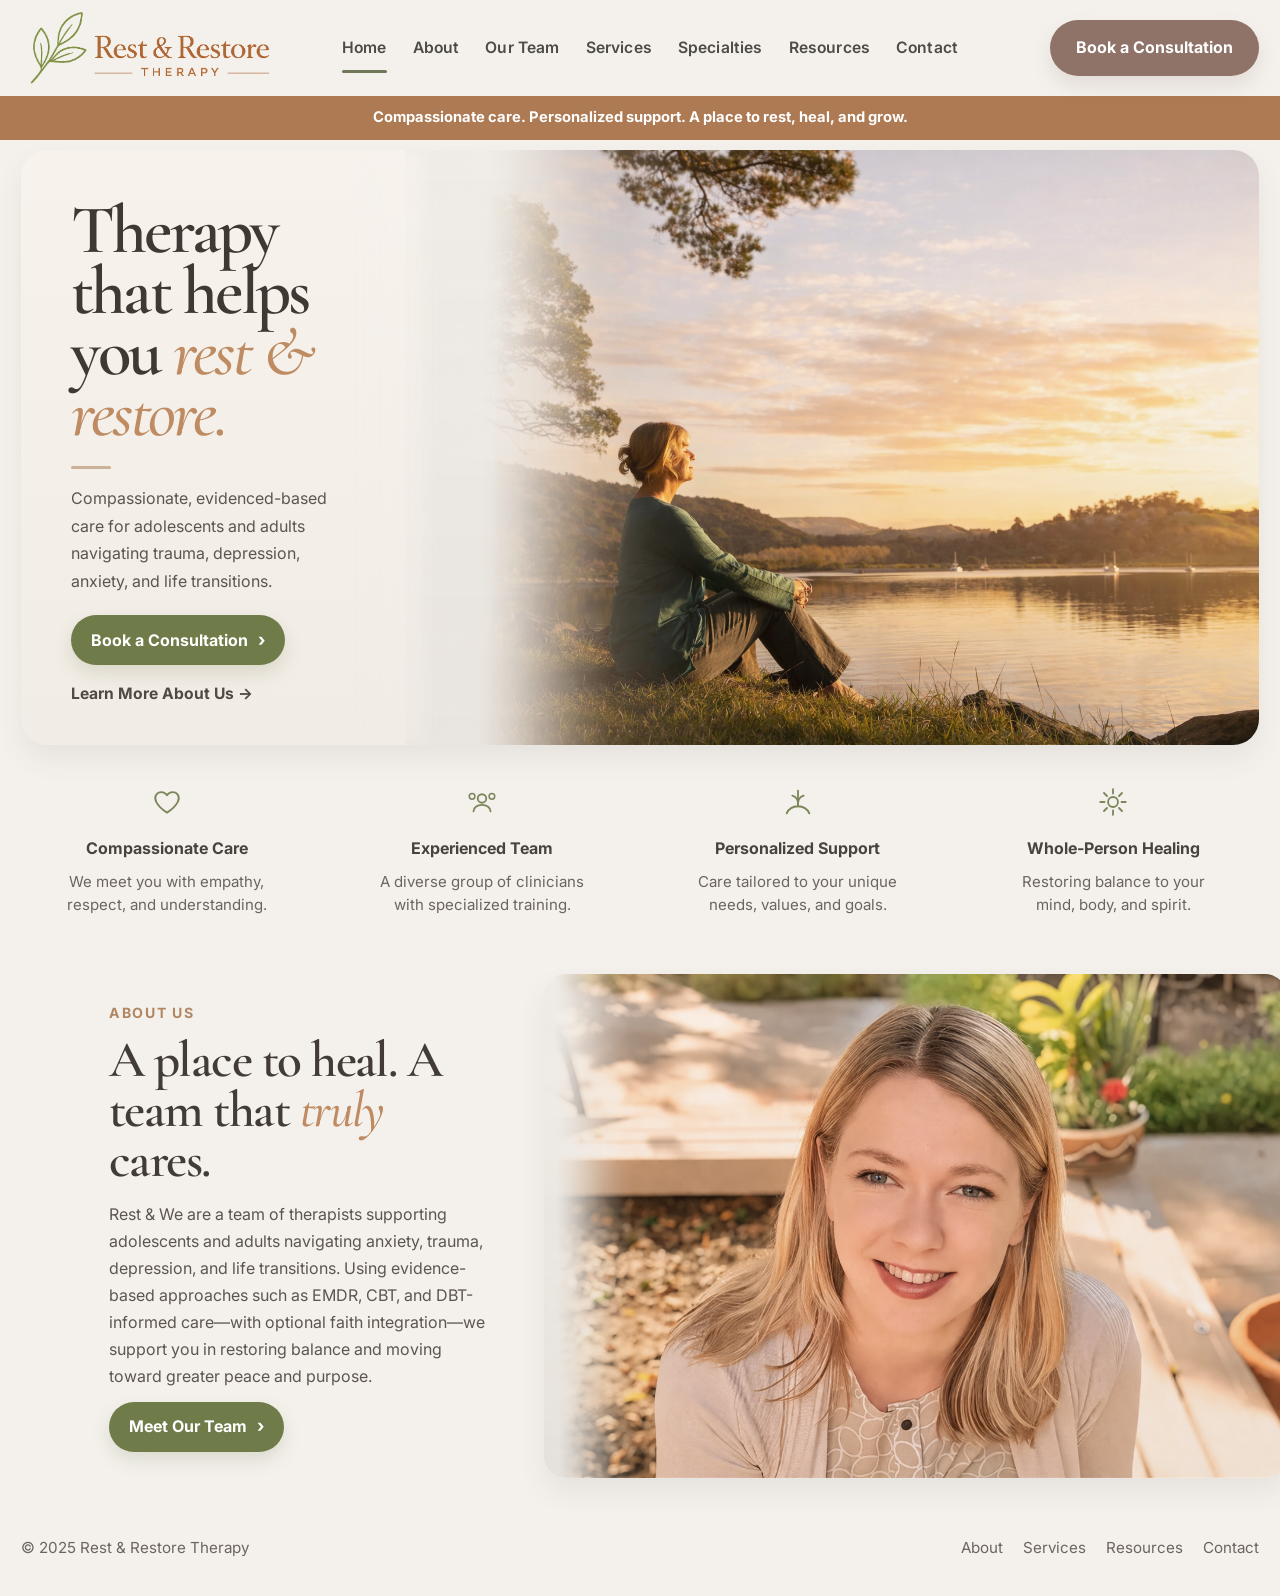
==== commit 2a9a4583: "Update index.html" ====
--- a/index.html
+++ b/index.html
@@ -45,7 +45,7 @@
           </div>
         </div>
         <div class="hero-right" aria-label="Warm therapy office image">
-          <div class="hero-quote"><span>A supportive space to feel heard, understood, and empowered.</span></div>
+      
         </div>
       </div>
 
--- a/styles.css
+++ b/styles.css
@@ -76,12 +76,12 @@
   content:"";
   position:absolute;
   top:0;
-  right:-58px;
-  width:150px;
+  right:-18px;
+  width:50px;
   height:100%;
   background:linear-gradient(180deg,#f7f2ec 0%, #f1ece5 100%);
-  filter:blur(20px);
-  opacity:.96;
+  filter:blur(8px);
+  opacity:.75;
   pointer-events:none;
 }
 .hero-left::after{
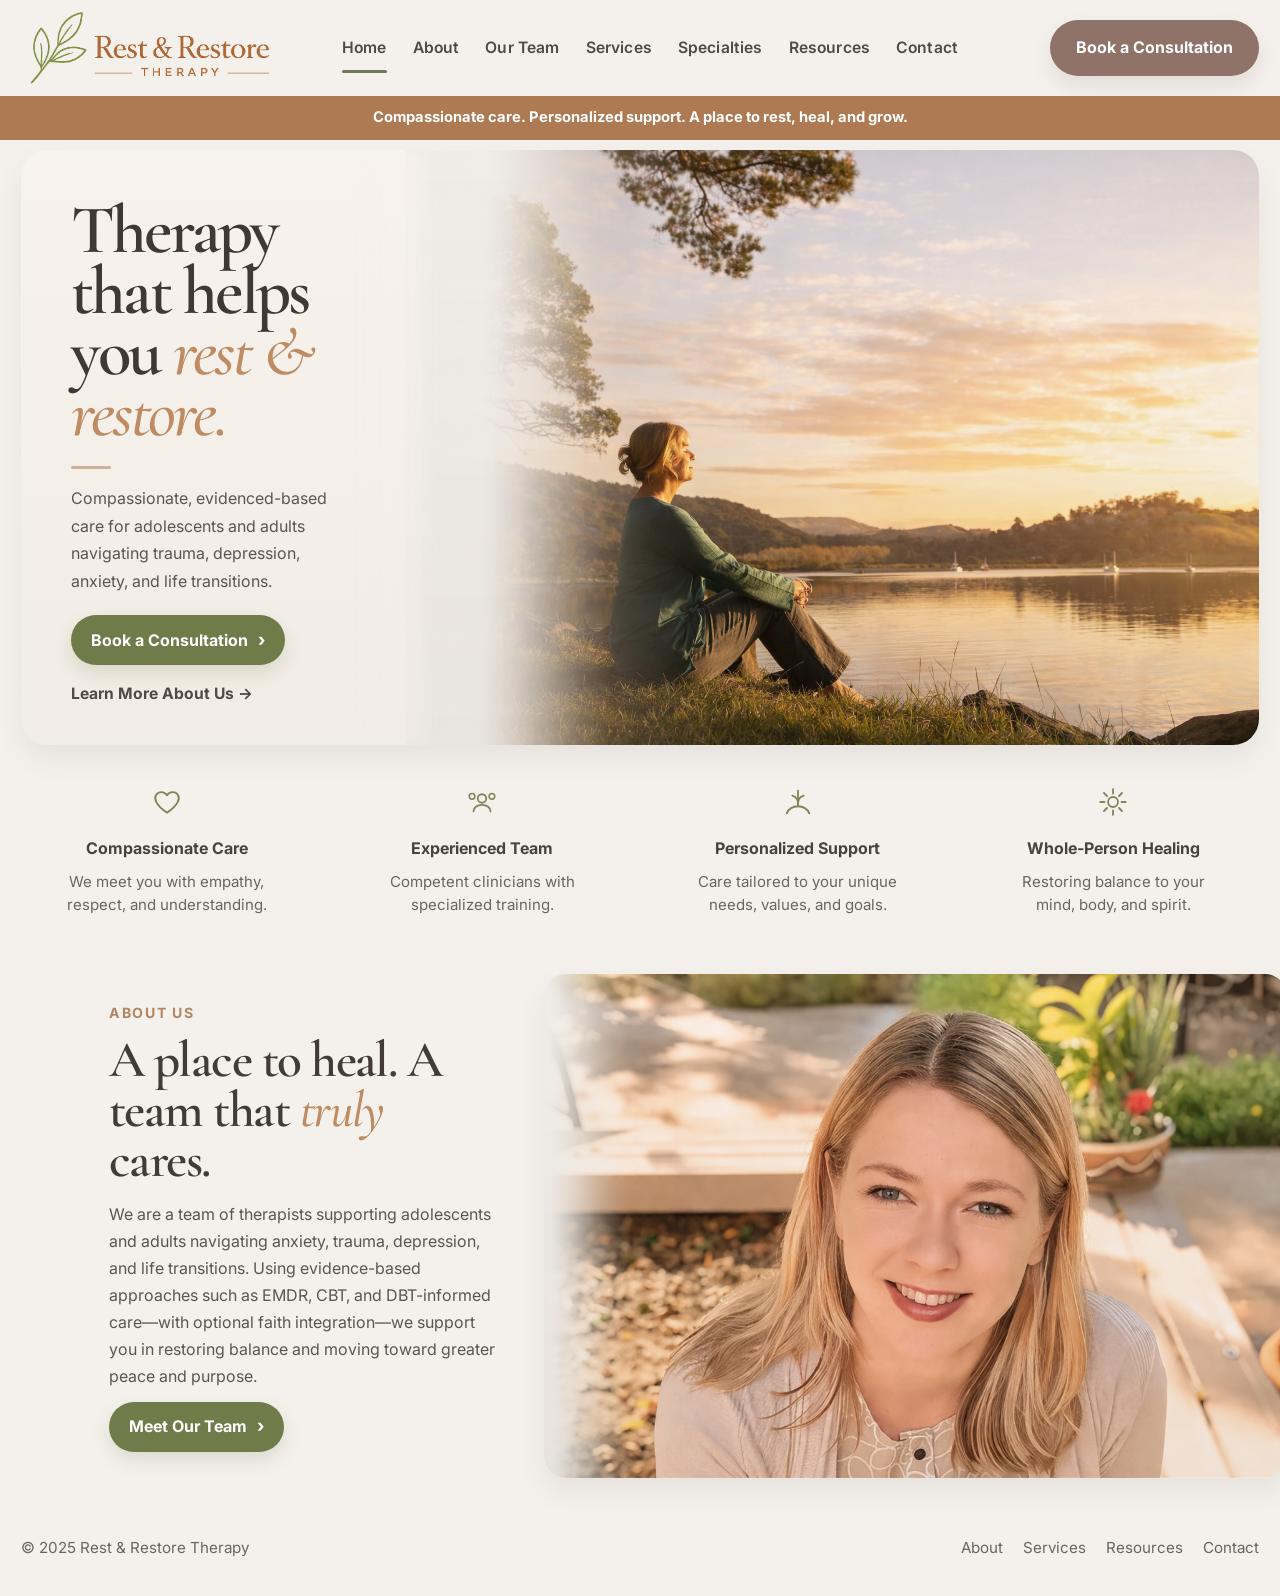
==== commit bcd1b6e5: "Update description text for clarity" ====
--- a/index.html
+++ b/index.html
@@ -65,7 +65,7 @@
             <path d="M38 20a4 4 0 1 0 0-8 4 4 0 0 0 0 8Z" stroke="currentColor" stroke-width="2.2" stroke-linecap="round"/>
           </svg>
           <h3>Experienced Team</h3>
-          <p>A diverse group of clinicians with specialized training.</p>
+          <p>Competent clinicians with specialized training.</p>
         </div>
         <div class="feature">
           <svg class="feature-icon" viewBox="0 0 48 48" fill="none" xmlns="http://www.w3.org/2000/svg" aria-hidden="true">
@@ -96,7 +96,7 @@
         <div>
           <div class="eyebrow">About Us</div>
           <h2 class="about-title">A place to heal. A team that <span class="accent">truly</span> cares.</h2>
-          <p class="about-copy">Rest &amp; We are a team of therapists supporting adolescents and adults navigating anxiety, trauma, depression, and life transitions. Using evidence-based approaches such as EMDR, CBT, and DBT-informed care—with optional faith integration—we support you in restoring balance and moving toward greater peace and purpose.</p>
+          <p class="about-copy">We are a team of therapists supporting adolescents and adults navigating anxiety, trauma, depression, and life transitions. Using evidence-based approaches such as EMDR, CBT, and DBT-informed care—with optional faith integration—we support you in restoring balance and moving toward greater peace and purpose.</p>
           <a class="olive-btn" href="team.html">Meet Our Team</a>
         </div>
       </div>
--- a/styles.css
+++ b/styles.css
@@ -221,17 +221,17 @@
 
 /* Linda */
 .team-photo.linda{
-  background-image:url('bottom-photo.png');
+  background-image:url('lindabio.png');
 }
 
 /* Person 2 */
 .team-photo.clinician-two{
-  background-image:url('gabebio3.png');
+  background-image:url('gabebio.png');
 }
 
 /* Person 3 */
 .team-photo.clinician-three{
-  background-image:url('amberbio3.png');
+  background-image:url('amberbio.png');
 }
 
 /* Person 4 */
@@ -530,17 +530,17 @@
 .profile-photo.linda{
   background:
     linear-gradient(180deg, rgba(80,66,55,.03), rgba(80,66,55,.10)),
-    url('bottom-photo.png') center/cover;
+    url('lindabio.png') center/cover;
 }
 .profile-photo.placeholder2{
   background:
     linear-gradient(180deg, rgba(80,66,55,.04), rgba(80,66,55,.12)),
-    url('gabebio3.png') center/cover;
+    url('gabebio.png') center/cover;
 }
 .profile-photo.placeholder3{
   background:
     linear-gradient(180deg, rgba(80,66,55,.03), rgba(80,66,55,.10)),
-    url('amberbio3.png') center/cover;
+    url('amberbio.png') center/cover;
 }
 .profile-photo.placeholder4{
   background:
@@ -617,3 +617,57 @@
     min-height: 260px;
   }
 }
+/* HOURS – POLISHED + ICONS */
+.hours {
+  display: grid;
+  grid-template-columns: auto auto;
+  row-gap: 10px;
+  column-gap: 16px;
+  align-items: center;
+  margin-top: 10px;
+  font-size: 0.95rem;
+}
+
+/* Days */
+.hours div:nth-child(odd) {
+  font-weight: 500;
+  color: #5b5147;
+  display: flex;
+  align-items: center;
+  gap: 8px;
+}
+
+/* Add subtle calendar icon */
+.hours div:nth-child(odd)::before {
+  content: "•"; /* simple subtle dot */
+  font-size: 0.8rem;
+  color: #c8b8a6;
+}
+
+/* Times */
+.hours div:nth-child(even) {
+  color: #3d362f;
+}
+
+/* Divider lines */
+.hours div {
+  padding: 6px 0;
+  border-bottom: 1px solid rgba(0,0,0,0.05);
+}
+
+/* Remove last row border */
+.hours div:last-child,
+.hours div:nth-last-child(2) {
+  border-bottom: none;
+}
+
+/* TODAY HIGHLIGHT */
+.hours .today {
+  font-weight: 600;
+  color: #2f2a25;
+}
+
+.hours .today::before {
+  content: "●";
+  color: #b89b7a; /* warm accent */
+}
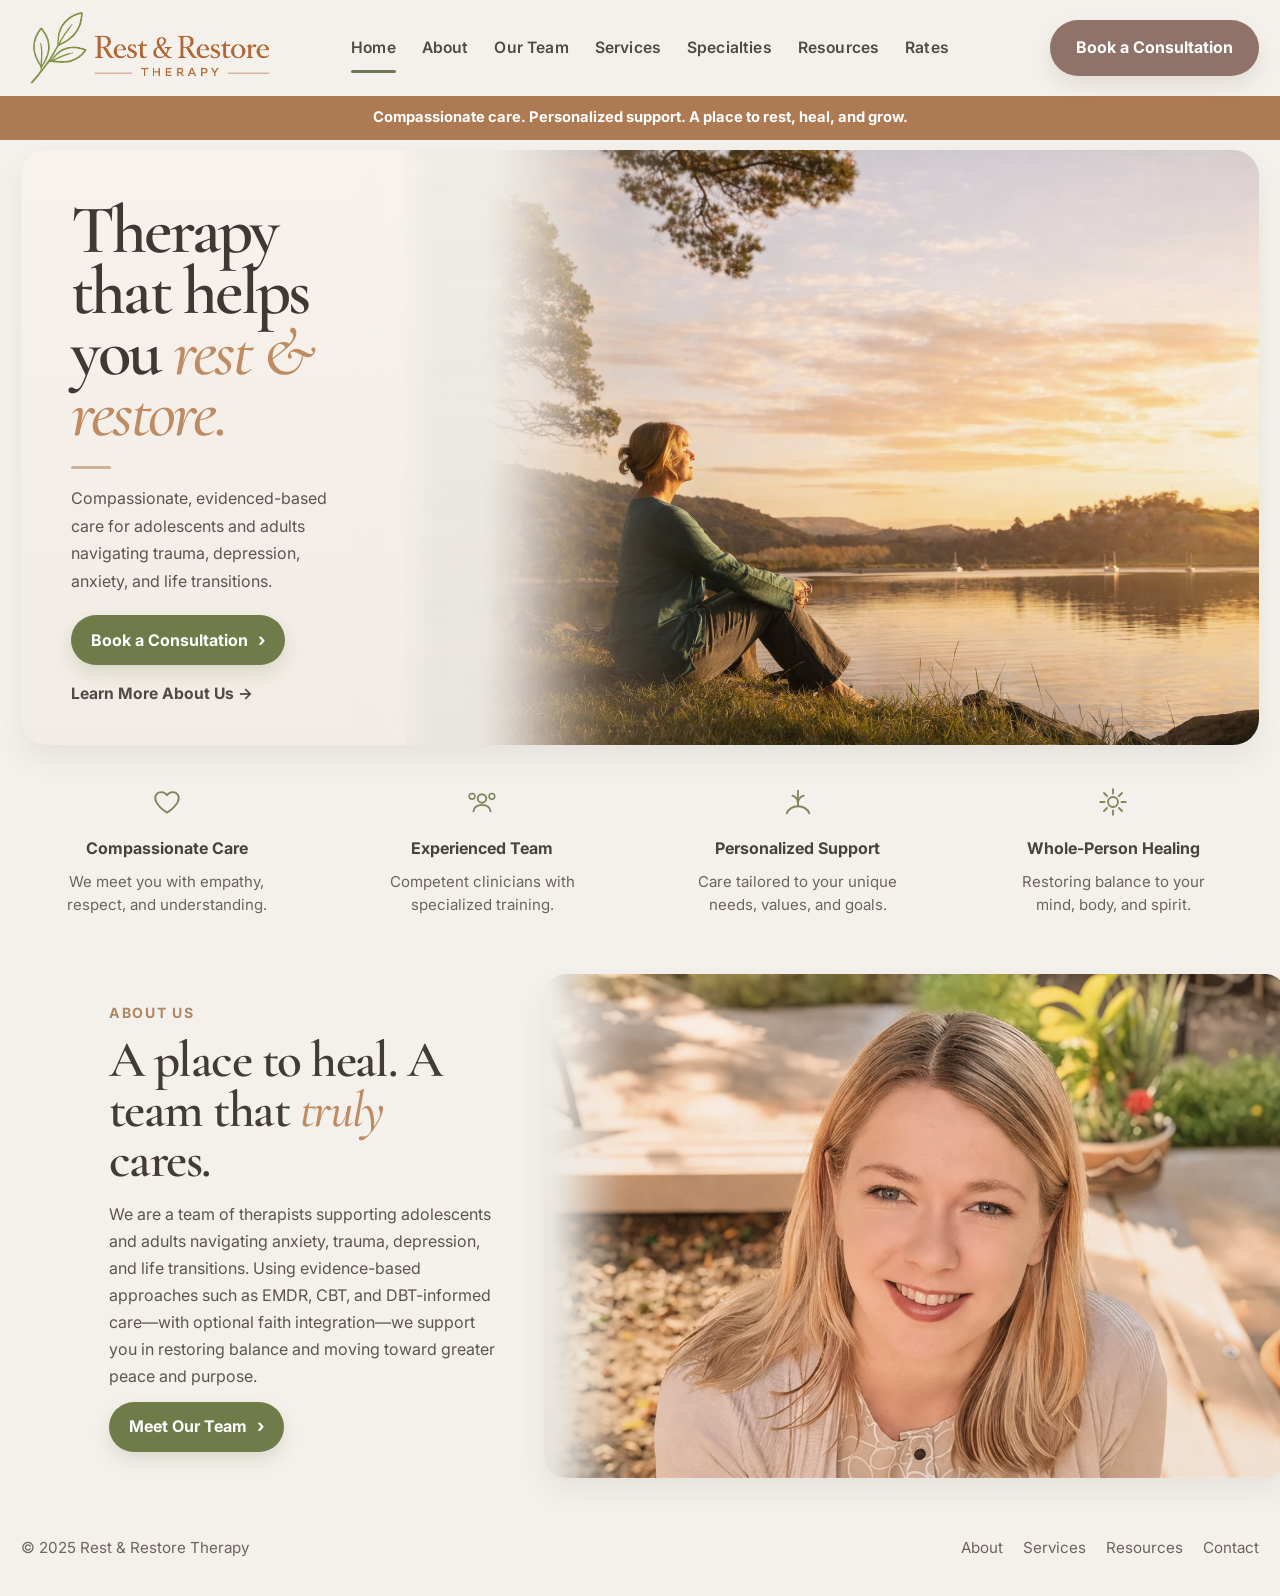
==== commit a5dc70d9: "Change 'Contact' link to 'Rates' in navigation" ====
--- a/index.html
+++ b/index.html
@@ -23,7 +23,7 @@
       <a href="services.html">Services</a>
       <a href="specialties.html">Specialties</a>
       <a href="resources.html">Resources</a>
-      <a href="contact.html">Contact</a>
+      <a href="contact.html">Rates</a>
     </nav>
     <a class="consult-btn" href="contact.html">Book a Consultation</a>
   </div>
